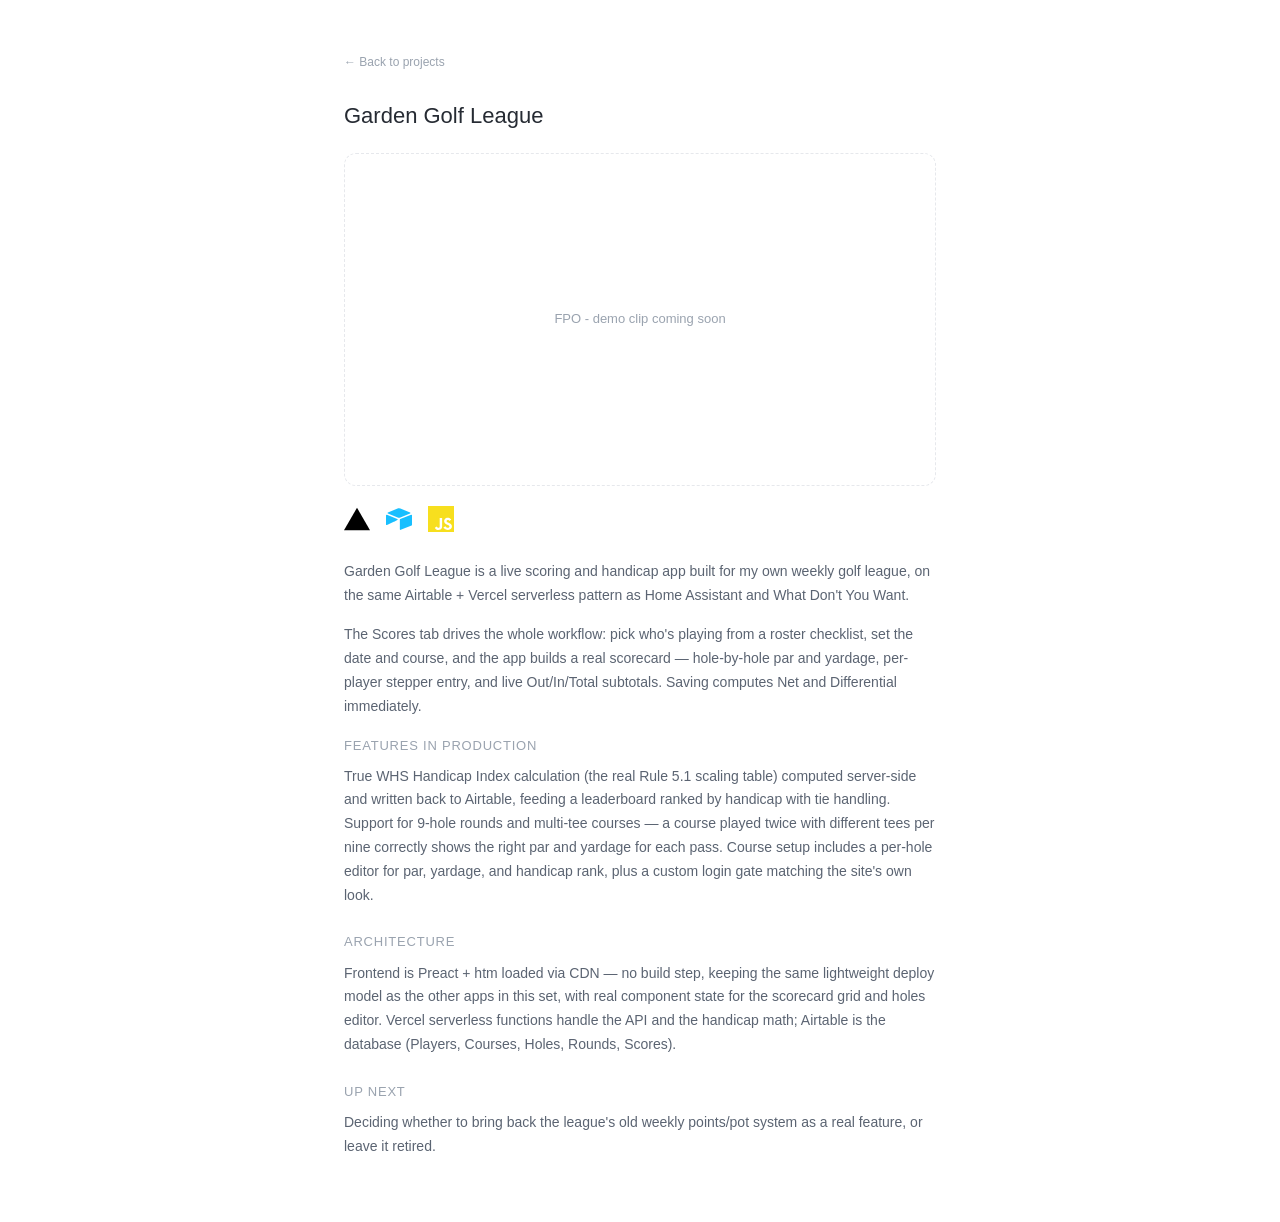
==== projects/golf-league.html @ 59ddc0d3 "Add Garden Golf League project card, move Job search agent to 4th" ====
<!DOCTYPE html>
<html lang="en">
<head>
<meta charset="UTF-8">
<meta name="viewport" content="width=device-width, initial-scale=1.0">
<title>Garden Golf League — Tim Fagan</title>
<link rel="icon" type="image/svg+xml" href="../assets/favicon.svg">
<link rel="stylesheet" href="../styles.css">
<style>main{max-width:640px;}</style>
</head>
<body>
<main style="margin:0 auto;padding:48px 24px;">
  <a href="../index.html#projects" style="font-size:12px;color:var(--text-muted);text-decoration:none;">← Back to projects</a>
  <h1 style="margin-top:24px;">Garden Golf League</h1>

  <!-- TODO: drop a looping demo clip at ../assets/videos/golf-league-demo.mp4 (and .webm if you have it),
       then swap this div for:
       <video class="project-video" autoplay muted loop playsinline poster="../assets/mockups/golf-league-mockup.svg">
         <source src="../assets/videos/golf-league-demo.webm" type="video/webm">
         <source src="../assets/videos/golf-league-demo.mp4" type="video/mp4">
       </video> -->
  <div class="project-video-placeholder">FPO - demo clip coming soon</div>

  <div class="project-stack">
    <img src="../assets/icons/vercel.svg" alt="" title="Vercel">
    <img src="../assets/icons/airtable.svg" alt="" title="Airtable">
    <img src="../assets/icons/javascript.svg" alt="" title="JavaScript">
  </div>

  <div class="project-body">
    <p>Garden Golf League is a live scoring and handicap app built for my own weekly golf league, on the same Airtable + Vercel serverless pattern as Home Assistant and What Don't You Want.</p>
    <p>The Scores tab drives the whole workflow: pick who's playing from a roster checklist, set the date and course, and the app builds a real scorecard — hole-by-hole par and yardage, per-player stepper entry, and live Out/In/Total subtotals. Saving computes Net and Differential immediately.</p>

    <h3>Features in production</h3>
    <p>True WHS Handicap Index calculation (the real Rule 5.1 scaling table) computed server-side and written back to Airtable, feeding a leaderboard ranked by handicap with tie handling. Support for 9-hole rounds and multi-tee courses — a course played twice with different tees per nine correctly shows the right par and yardage for each pass. Course setup includes a per-hole editor for par, yardage, and handicap rank, plus a custom login gate matching the site's own look.</p>

    <h3>Architecture</h3>
    <p>Frontend is Preact + htm loaded via CDN — no build step, keeping the same lightweight deploy model as the other apps in this set, with real component state for the scorecard grid and holes editor. Vercel serverless functions handle the API and the handicap math; Airtable is the database (Players, Courses, Holes, Rounds, Scores).</p>

    <h3>Up next</h3>
    <p>Deciding whether to bring back the league's old weekly points/pot system as a real feature, or leave it retired.</p>
  </div>
</main>
</body>
</html>
---- styles.css ----
:root {
  --bg: #ffffff;
  --surface: #f7f8fa;
  --border: #e6e8ec;
  --text-primary: #262b33;
  --text-secondary: #5b6472;
  --text-muted: #9aa3af;
  --radius: 12px;
  --max-width: 720px;
  --rail-width: 230px;
  --content-max-width: 1200px;
  --font-mono: "SFMono-Regular", Consolas, "Liberation Mono", Menlo, monospace;
}

* { box-sizing: border-box; }

body {
  margin: 0;
  font-family: -apple-system, BlinkMacSystemFont, "Segoe UI", Helvetica, Arial, sans-serif;
  color: var(--text-primary);
  background: var(--bg);
  line-height: 1.6;
}

a { color: inherit; }

.eyebrow {
  font-size: 16px;
  letter-spacing: 0.08em;
  text-transform: uppercase;
  color: var(--text-muted);
  margin: 0 0 8px;
}

/* ---------- left rail nav ---------- */
#rail {
  position: fixed;
  top: 0;
  left: 0;
  width: var(--rail-width);
  height: 100vh;
  padding: 40px 0 0 32px;
  border-right: 0.5px solid var(--border);
}

#rail .navitem {
  display: block;
  font-size: 19px;
  letter-spacing: 0.04em;
  text-transform: uppercase;
  color: var(--text-muted);
  text-decoration: none;
  padding: 8px 0 8px 12px;
  border-left: 2px solid transparent;
  transition: color 0.15s, border-color 0.15s;
}

#rail .navitem:hover { color: var(--text-secondary); }
#rail .navitem.active { color: var(--text-primary); border-left-color: var(--text-primary); }

/* ---------- page layout ---------- */
main {
  margin-left: var(--rail-width);
  max-width: var(--content-max-width);
  padding: 48px 48px 96px;
}

section {
  max-width: var(--max-width);
  margin: 0 auto;
  padding: 64px 0;
  border-top: 0.5px solid var(--border);
}

section:first-of-type { border-top: none; padding-top: 24px; }

/* Projects section hosts the wide floating-card strip, so it isn't capped to the narrow reading column.
   Its heading is wrapped separately so it still aligns with every other section's text column. */
#projects { max-width: none; }
.section-heading { max-width: var(--max-width); margin: 0 auto; }

h1 { font-size: 22px; font-weight: 500; margin: 0 0 4px; }
h2 { font-size: 18px; font-weight: 500; margin: 0 0 12px; }
.role { font-size: 14px; color: var(--text-secondary); margin: 0 0 20px; }

/* ---------- meta bar (clock + weather) ---------- */
#meta-bar {
  display: flex;
  justify-content: space-between;
  max-width: var(--max-width);
  margin: 0 auto 32px;
  font-family: var(--font-mono);
  font-size: 14px;
  letter-spacing: 0.02em;
  color: var(--text-muted);
}

/* ---------- intro ---------- */
#photo {
  width: 184px;
  height: 184px;
  border-radius: 50%;
  background: var(--surface);
  border: 0.5px solid var(--border);
  margin-bottom: 20px;
  overflow: hidden;
}

#photo img {
  width: 100%;
  height: 100%;
  object-fit: cover;
}

/* ---------- dotted transition strip ---------- */
.dotted-strip {
  height: 520px;
  max-width: 1100px;
  /* Left edge lines up with the heading's text column instead of centering independently;
     it's still free to extend wider to the right. */
  margin: 8px 0 32px max(0px, calc((100% - var(--max-width)) / 2));
  background-image: radial-gradient(var(--border) 1px, transparent 1px);
  background-size: 14px 14px;
  border-radius: var(--radius);
  position: relative;
  overflow: hidden;
}

.floating-card {
  position: absolute;
  width: min(463px, 44%);
  aspect-ratio: 380 / 250;
  background: var(--bg);
  border: 0.5px solid var(--border);
  border-radius: 10px;
  overflow: hidden;
  box-shadow: 0 10px 24px rgba(18, 20, 26, 0.08);
  cursor: pointer;
  transform: rotate(var(--rot, 0deg));
  transition: transform 0.15s ease, box-shadow 0.15s ease;
  will-change: transform;
  backface-visibility: hidden;
}

.floating-card:hover,
.floating-card:focus-visible {
  transform: translateY(-4px) scale(1.02) rotate(var(--rot, 0deg));
  box-shadow: 0 14px 30px rgba(18, 20, 26, 0.14);
  outline: none;
}

.floating-card img {
  width: 100%;
  height: 100%;
  object-fit: cover;
  display: block;
}

.floating-card.coming-soon {
  cursor: default;
  background: #1b1e24;
  display: flex;
  align-items: center;
  justify-content: center;
}

.floating-card.coming-soon:hover,
.floating-card.coming-soon:focus-visible {
  transform: rotate(var(--rot, 0deg));
  box-shadow: 0 10px 24px rgba(18, 20, 26, 0.08);
}

.floating-card.coming-soon span {
  color: #ffffff;
  font-size: 15px;
  letter-spacing: 0.04em;
  opacity: 0.75;
}

/* ---------- lightbox ---------- */
.lightbox {
  position: fixed;
  inset: 0;
  z-index: 100;
  display: flex;
  align-items: center;
  justify-content: center;
  padding: 24px;
}

.lightbox[hidden] { display: none; }

.lightbox-backdrop {
  position: absolute;
  inset: 0;
  background: rgba(18, 20, 26, 0.55);
}

.lightbox-content {
  position: relative;
  background: var(--bg);
  border-radius: var(--radius);
  max-width: 640px;
  width: 100%;
  max-height: 90vh;
  overflow-y: auto;
  box-shadow: 0 20px 60px rgba(18, 20, 26, 0.25);
}

.lightbox-image {
  display: block;
  width: 100%;
  max-height: 420px;
  object-fit: contain;
  border-radius: var(--radius) var(--radius) 0 0;
  background: var(--surface);
}

.lightbox-body { padding: 24px; }
.lightbox-title { font-size: 16px; font-weight: 500; margin: 0 0 10px; }
.lightbox-desc { font-size: 13px; color: var(--text-secondary); margin: 0 0 14px; }

.lightbox-close {
  position: absolute;
  top: 12px;
  right: 12px;
  width: 32px;
  height: 32px;
  border-radius: 50%;
  border: none;
  background: var(--bg);
  color: var(--text-primary);
  font-size: 18px;
  line-height: 1;
  cursor: pointer;
  box-shadow: 0 2px 8px rgba(18, 20, 26, 0.15);
}

.learn-more {
  display: inline-block;
  margin-top: 10px;
  font-size: 12px;
  text-decoration: none;
  color: var(--text-primary);
  border-bottom: 1px solid var(--text-muted);
}

/* ---------- experience ---------- */
.exp-row { display: flex; gap: 20px; margin-bottom: 24px; }
.exp-row .years { flex: none; width: 90px; font-size: 12px; color: var(--text-muted); padding-top: 2px; }
.exp-row .role-title { font-size: 14px; font-weight: 500; margin: 0 0 4px; }
.exp-row .role-desc { font-size: 13px; color: var(--text-secondary); margin: 0; }

.resume-link {
  display: inline-block;
  margin: 8px 0 28px;
  font-size: 13px;
  text-decoration: none;
  border-bottom: 1px solid var(--text-muted);
}

.exp-more { margin: -4px 0 20px; }
.exp-more-body { padding-top: 20px; }
.exp-more-body .exp-row:last-child { margin-bottom: 0; }

.exp-toggle {
  cursor: pointer;
  display: inline-flex;
  align-items: center;
  gap: 6px;
  font-size: 13px;
  color: var(--text-primary);
  border-bottom: 1px solid var(--text-muted);
  list-style: none;
}

.exp-toggle::-webkit-details-marker { display: none; }

.exp-toggle::after {
  content: "\25BE";
  font-size: 10px;
  color: var(--text-muted);
  transition: transform 0.15s ease;
}

.exp-more[open] > .exp-toggle::after { transform: rotate(180deg); }

.exp-toggle .see-less { display: none; }
.exp-more[open] > .exp-toggle .see-more { display: none; }
.exp-more[open] > .exp-toggle .see-less { display: inline; }

/* ---------- stack ---------- */
#stack-row { display: flex; flex-wrap: wrap; gap: 20px; align-items: center; }
#stack-row img { width: 28px; height: 28px; }

/* ---------- testimonials ---------- */
.testimonial-carousel {
  display: flex;
  align-items: center;
  gap: 12px;
}

.carousel-arrow {
  flex: none;
  width: 32px;
  height: 32px;
  border-radius: 50%;
  border: 0.5px solid var(--border);
  background: var(--bg);
  color: var(--text-secondary);
  font-size: 16px;
  line-height: 1;
  cursor: pointer;
  transition: color 0.15s, border-color 0.15s;
}

.carousel-arrow:hover { color: var(--text-primary); border-color: var(--text-muted); }

#testimonial-row {
  display: flex;
  gap: 16px;
  overflow-x: auto;
  scroll-snap-type: x mandatory;
  padding-bottom: 4px;
  scrollbar-width: none;
}

#testimonial-row::-webkit-scrollbar { display: none; }

.testimonial-card {
  flex: none;
  width: 280px;
  scroll-snap-align: start;
  border: 0.5px solid var(--border);
  border-radius: var(--radius);
  padding: 18px;
  font-size: 13px;
  color: var(--text-secondary);
}

.testimonial-card .quote { margin: 0 0 14px; }
.testimonial-card .name { font-weight: 500; color: var(--text-primary); margin: 0; }
.testimonial-card .title { font-size: 12px; margin: 2px 0 0; }

.attribution { display: flex; align-items: center; gap: 10px; }

.avatar {
  position: relative;
  flex: none;
  width: 36px;
  height: 36px;
  border-radius: 50%;
  background: var(--surface);
  border: 0.5px solid var(--border);
  overflow: visible;
}

.avatar > img:first-child {
  width: 100%;
  height: 100%;
  border-radius: 50%;
  object-fit: cover;
}

.avatar .badge {
  position: absolute;
  bottom: -2px;
  right: -2px;
  width: 17px;
  height: 17px;
  border-radius: 50%;
  border: 2px solid var(--bg);
  background: #fff;
  object-fit: contain;
  padding: 2px;
  box-sizing: border-box;
}

/* ---------- personal ---------- */
.personal-grid {
  display: grid;
  grid-template-columns: repeat(auto-fit, minmax(220px, 1fr));
  gap: 16px;
}

.personal-card {
  display: block;
  border: 0.5px solid var(--border);
  border-radius: var(--radius);
  overflow: hidden;
  text-decoration: none;
  color: inherit;
  cursor: pointer;
  transition: border-color 0.15s, transform 0.15s;
}

.personal-card:hover, .personal-card:focus-visible {
  border-color: var(--text-muted);
  transform: translateY(-2px);
  outline: none;
}

.personal-media {
  height: 140px;
  background: var(--surface);
}

.personal-media img {
  width: 100%;
  height: 100%;
  object-fit: cover;
  display: block;
}

.placeholder-media {
  display: flex;
  align-items: center;
  justify-content: center;
  font-size: 11px;
  color: var(--text-muted);
  text-align: center;
  padding: 12px;
  background-image: radial-gradient(var(--border) 1px, transparent 1px);
  background-size: 12px 12px;
}

.split-media { position: relative; }

.split-media img {
  position: absolute;
  inset: 0;
  width: 100%;
  height: 100%;
  object-fit: cover;
}

.split-media .split-a { clip-path: polygon(0 0, 100% 0, 0 100%); }
.split-media .split-b { clip-path: polygon(100% 0, 100% 100%, 0 100%); }

.personal-body { padding: 16px 20px; }
.personal-title { font-size: 14px; font-weight: 500; margin: 0 0 4px; }
.personal-status { font-size: 12px; color: var(--text-muted); margin: 0; }
.personal-desc { font-size: 13px; color: var(--text-secondary); margin: 8px 0 0; }
.personal-card .learn-more { margin-top: 10px; }

.band-entry { margin-bottom: 20px; }
.band-entry:last-child { margin-bottom: 0; }
.band-name { font-size: 14px; font-weight: 500; margin: 0 0 6px; }
.band-status { font-weight: 400; color: var(--text-muted); font-size: 12px; }

/* ---------- placeholder note (still used by project detail stub pages) ---------- */
.placeholder-note {
  font-size: 13px;
  color: var(--text-muted);
  border: 1px dashed var(--border);
  border-radius: var(--radius);
  padding: 16px;
}

/* ---------- project detail write-ups ---------- */
.project-video {
  aspect-ratio: 16 / 9;
  width: 100%;
  border-radius: var(--radius);
  margin: 20px 0 0;
  display: block;
  background: var(--surface, #f7f8fa);
}
.project-video-placeholder {
  aspect-ratio: 16 / 9;
  width: 100%;
  display: flex;
  align-items: center;
  justify-content: center;
  text-align: center;
  padding: 16px;
  margin: 20px 0 0;
  font-size: 13px;
  color: var(--text-muted);
  border: 1px dashed var(--border);
  border-radius: var(--radius);
}

.project-stack { display: flex; flex-wrap: wrap; gap: 16px; align-items: center; margin: 20px 0 28px; }
.project-stack img { width: 26px; height: 26px; }

.project-body { font-size: 14px; line-height: 1.7; color: var(--text-secondary); }
.project-body p { margin: 0 0 16px; }
.project-body h3 {
  font-size: 13px;
  letter-spacing: 0.06em;
  text-transform: uppercase;
  color: var(--text-muted);
  font-weight: 500;
  margin: 24px 0 8px;
}
.project-body h3:first-of-type { margin-top: 0; }

/* ---------- contact ---------- */
.contact-links { display: flex; flex-direction: column; gap: 10px; }
.contact-links a { font-size: 14px; text-decoration: none; }
.contact-links .label { color: var(--text-muted); font-size: 12px; display: block; }

/* ---------- responsive ---------- */
@media (max-width: 720px) {
  #rail {
    position: static;
    width: 100%;
    height: auto;
    display: flex;
    overflow-x: auto;
    padding: 16px 20px;
    border-right: none;
    border-bottom: 0.5px solid var(--border);
  }
  #rail .navitem { padding: 6px 12px; border-left: none; border-bottom: 2px solid transparent; white-space: nowrap; }
  #rail .navitem.active { border-left: none; border-bottom-color: var(--text-primary); }
  main { margin-left: 0; padding: 24px; }
}

@media (prefers-reduced-motion: reduce) {
  * { transition: none !important; animation: none !important; }
}
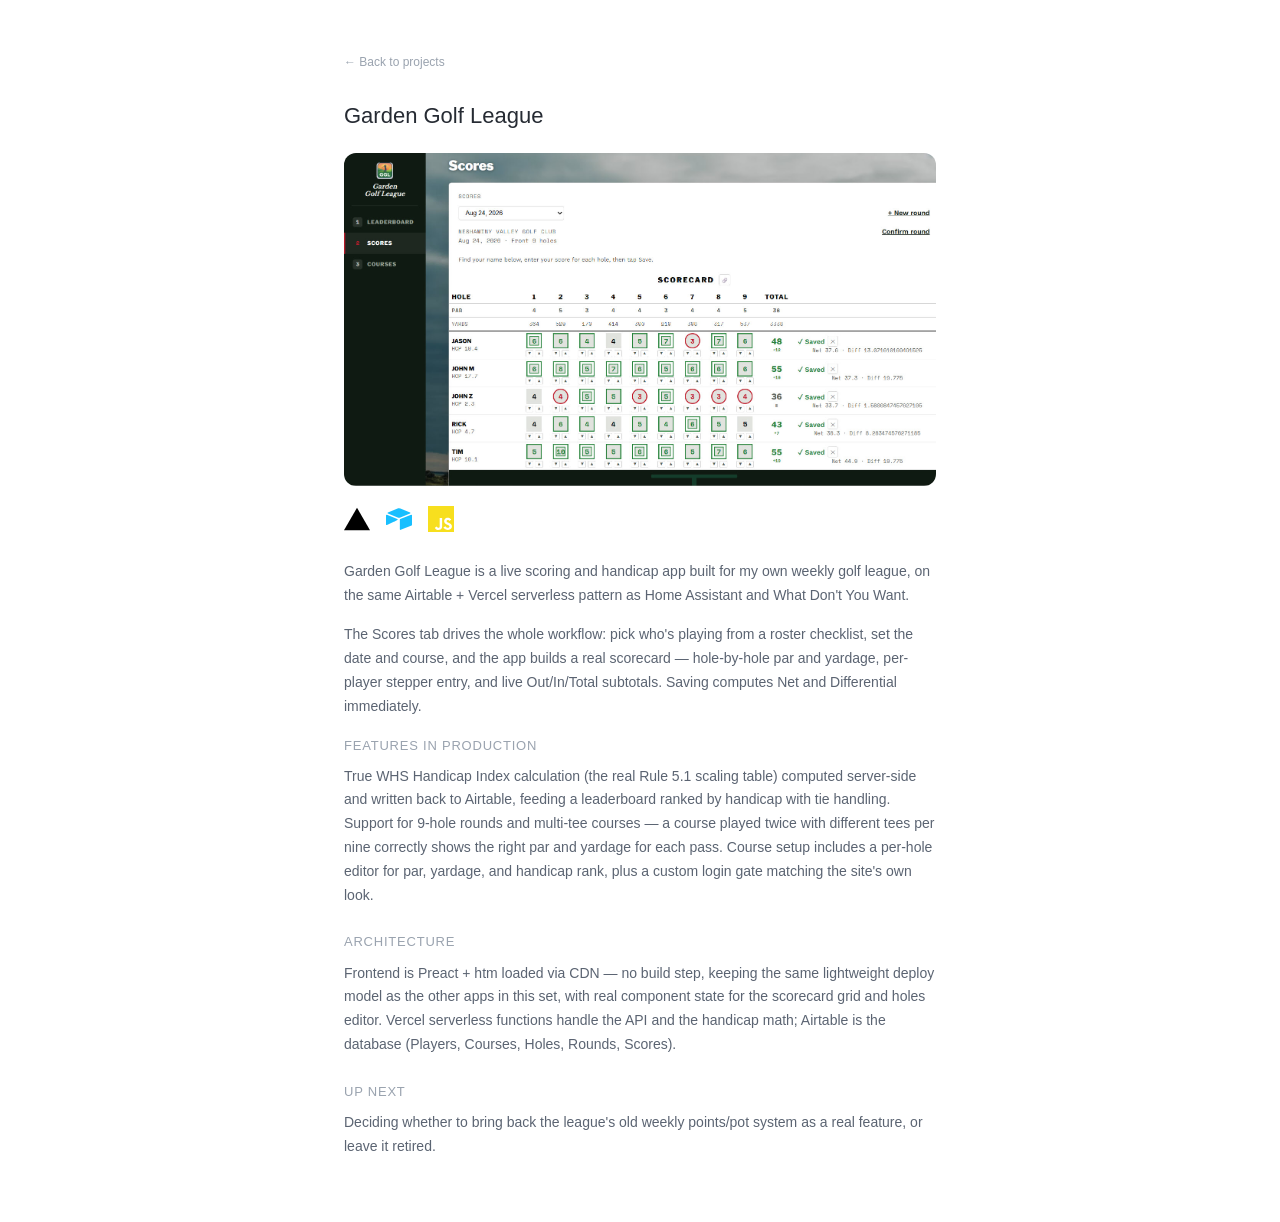
==== commit cfe39bff: "Reduce project card overlap and swap in real Golf League screenshot Two-row staggered layout keeps o" ====
--- a/projects/golf-league.html
+++ b/projects/golf-league.html
@@ -14,12 +14,12 @@
   <h1 style="margin-top:24px;">Garden Golf League</h1>
 
   <!-- TODO: drop a looping demo clip at ../assets/videos/golf-league-demo.mp4 (and .webm if you have it),
-       then swap this div for:
-       <video class="project-video" autoplay muted loop playsinline poster="../assets/mockups/golf-league-mockup.svg">
+       then swap this img for:
+       <video class="project-video" autoplay muted loop playsinline poster="../assets/mockups/golf-league-mockup.jpg">
          <source src="../assets/videos/golf-league-demo.webm" type="video/webm">
          <source src="../assets/videos/golf-league-demo.mp4" type="video/mp4">
        </video> -->
-  <div class="project-video-placeholder">FPO - demo clip coming soon</div>
+  <img class="project-video" src="../assets/mockups/golf-league-mockup.jpg" alt="Garden Golf League scorecard screen" style="object-fit:cover; object-position:left top;">
 
   <div class="project-stack">
     <img src="../assets/icons/vercel.svg" alt="" title="Vercel">
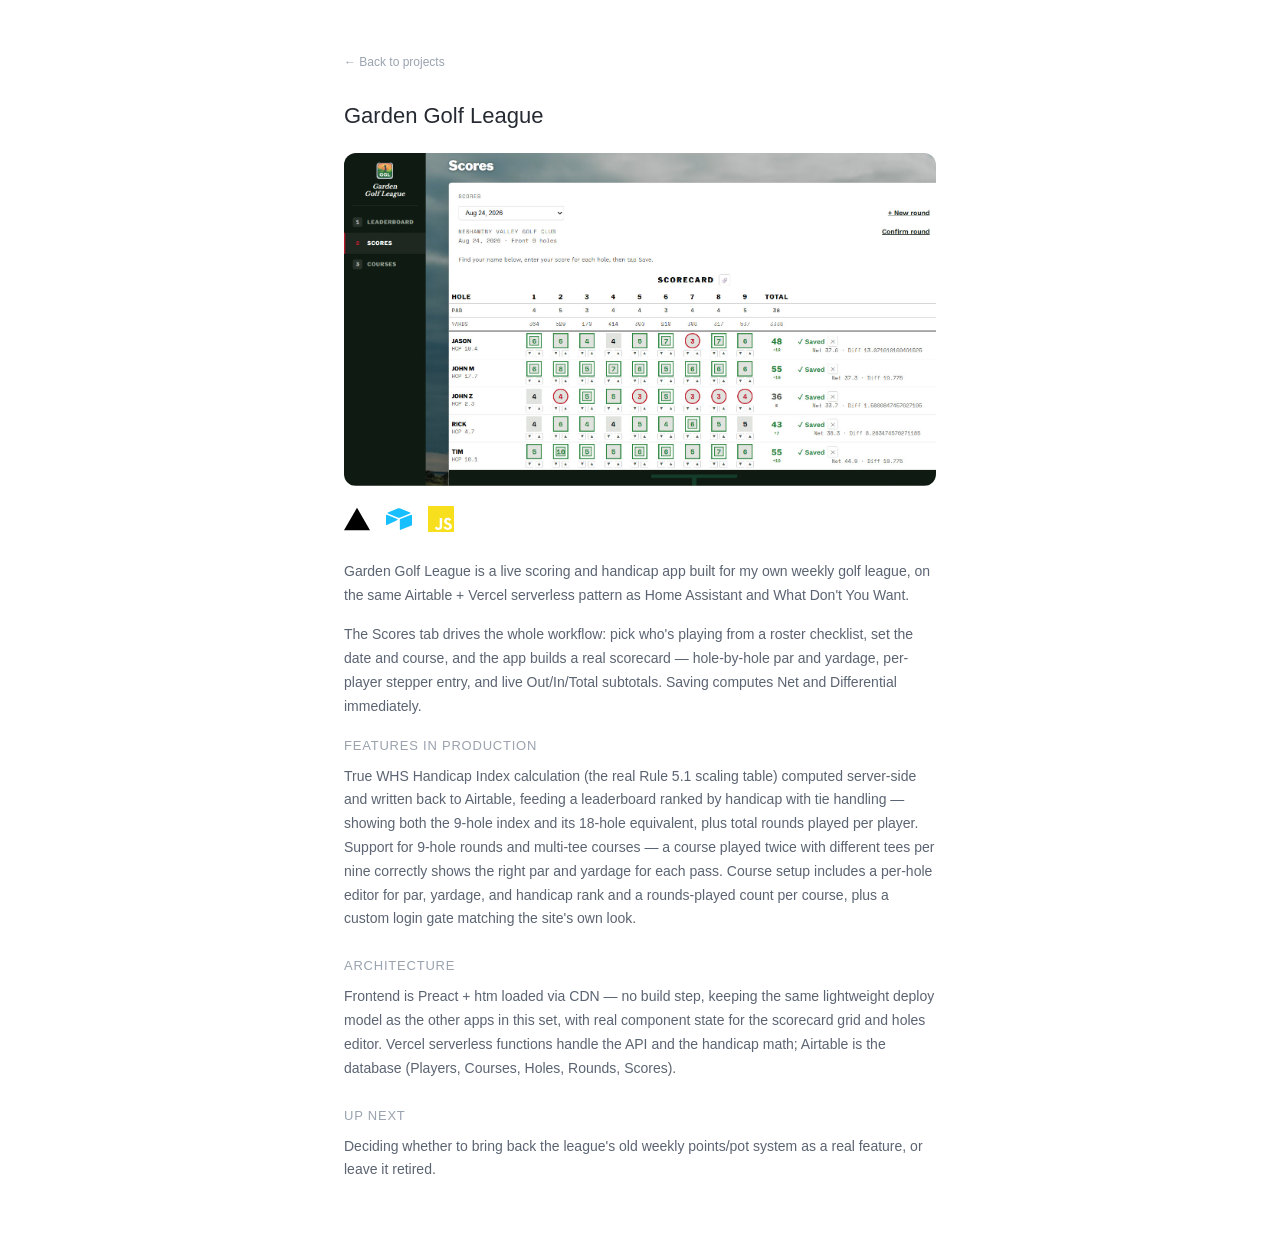
==== commit 67c2a029: "Update Garden Golf League copy with leaderboard/rounds-played features Lightbox and full project pag" ====
--- a/projects/golf-league.html
+++ b/projects/golf-league.html
@@ -32,7 +32,7 @@
     <p>The Scores tab drives the whole workflow: pick who's playing from a roster checklist, set the date and course, and the app builds a real scorecard — hole-by-hole par and yardage, per-player stepper entry, and live Out/In/Total subtotals. Saving computes Net and Differential immediately.</p>
 
     <h3>Features in production</h3>
-    <p>True WHS Handicap Index calculation (the real Rule 5.1 scaling table) computed server-side and written back to Airtable, feeding a leaderboard ranked by handicap with tie handling. Support for 9-hole rounds and multi-tee courses — a course played twice with different tees per nine correctly shows the right par and yardage for each pass. Course setup includes a per-hole editor for par, yardage, and handicap rank, plus a custom login gate matching the site's own look.</p>
+    <p>True WHS Handicap Index calculation (the real Rule 5.1 scaling table) computed server-side and written back to Airtable, feeding a leaderboard ranked by handicap with tie handling — showing both the 9-hole index and its 18-hole equivalent, plus total rounds played per player. Support for 9-hole rounds and multi-tee courses — a course played twice with different tees per nine correctly shows the right par and yardage for each pass. Course setup includes a per-hole editor for par, yardage, and handicap rank and a rounds-played count per course, plus a custom login gate matching the site's own look.</p>
 
     <h3>Architecture</h3>
     <p>Frontend is Preact + htm loaded via CDN — no build step, keeping the same lightweight deploy model as the other apps in this set, with real component state for the scorecard grid and holes editor. Vercel serverless functions handle the API and the handicap math; Airtable is the database (Players, Courses, Holes, Rounds, Scores).</p>
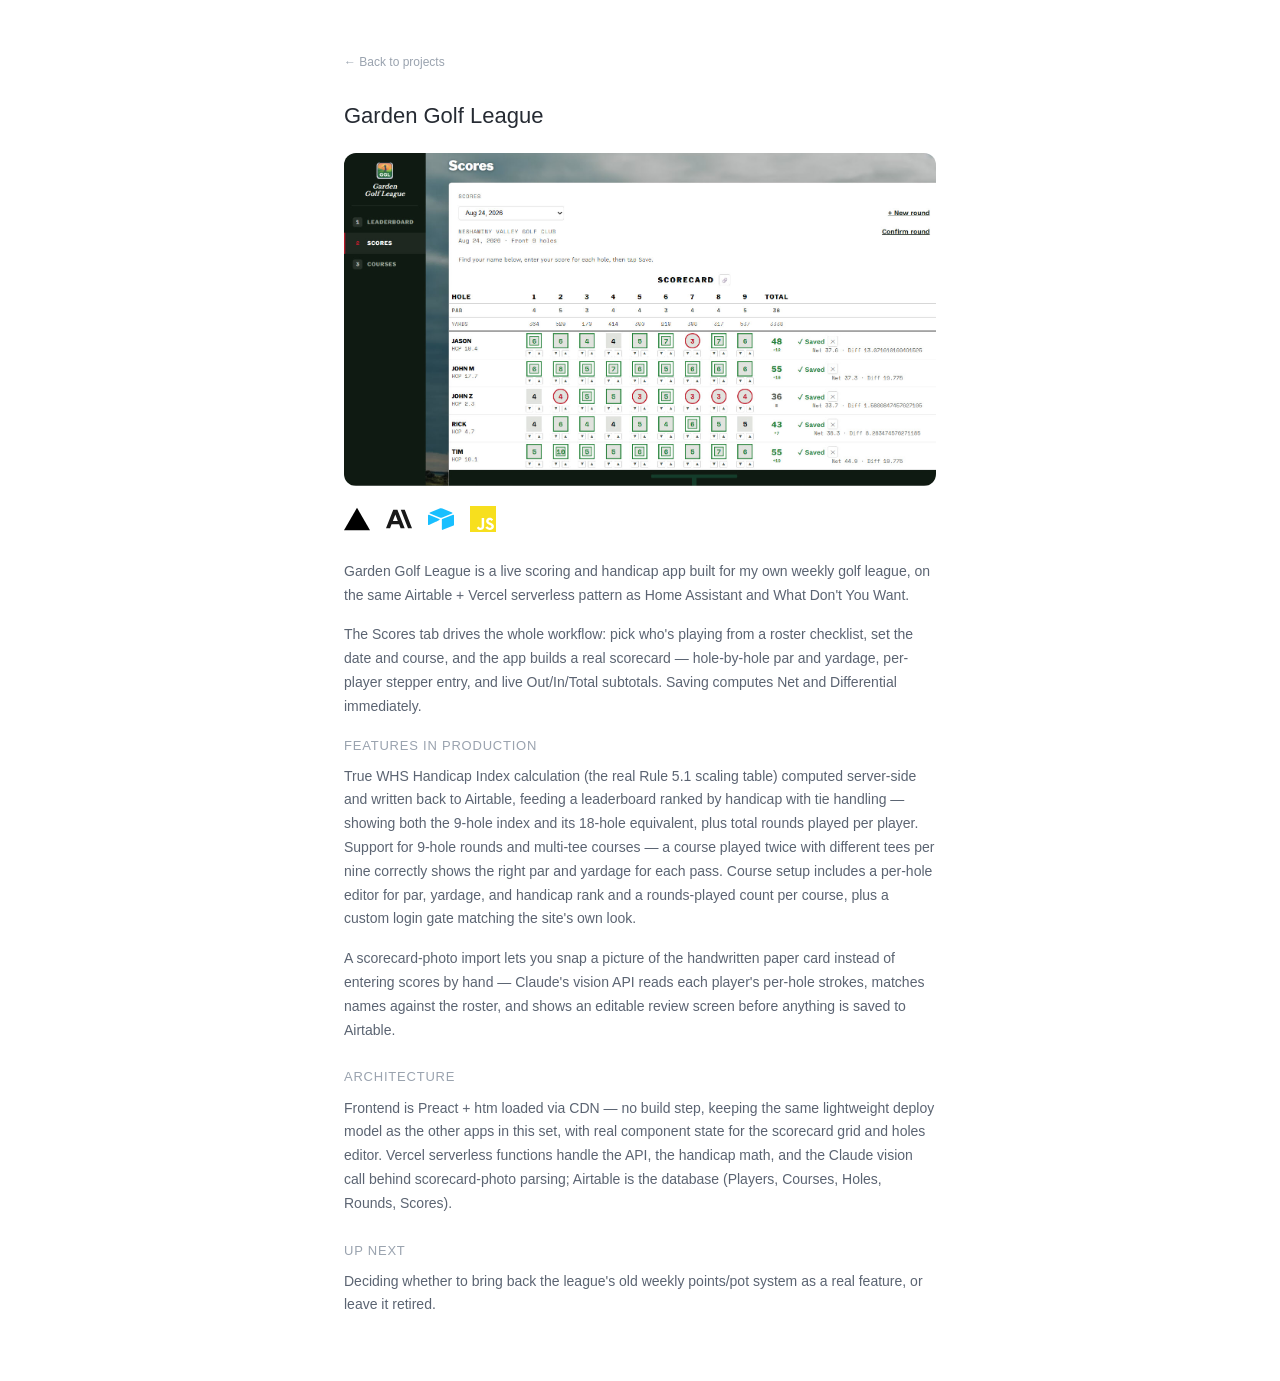
==== commit 267a7622: "Add scorecard-photo import to Garden Golf League copy Lightbox and full project page were missing th" ====
--- a/projects/golf-league.html
+++ b/projects/golf-league.html
@@ -23,6 +23,7 @@
 
   <div class="project-stack">
     <img src="../assets/icons/vercel.svg" alt="" title="Vercel">
+    <img src="../assets/icons/anthropic.svg" alt="" title="Anthropic Claude">
     <img src="../assets/icons/airtable.svg" alt="" title="Airtable">
     <img src="../assets/icons/javascript.svg" alt="" title="JavaScript">
   </div>
@@ -33,9 +34,10 @@
 
     <h3>Features in production</h3>
     <p>True WHS Handicap Index calculation (the real Rule 5.1 scaling table) computed server-side and written back to Airtable, feeding a leaderboard ranked by handicap with tie handling — showing both the 9-hole index and its 18-hole equivalent, plus total rounds played per player. Support for 9-hole rounds and multi-tee courses — a course played twice with different tees per nine correctly shows the right par and yardage for each pass. Course setup includes a per-hole editor for par, yardage, and handicap rank and a rounds-played count per course, plus a custom login gate matching the site's own look.</p>
+    <p>A scorecard-photo import lets you snap a picture of the handwritten paper card instead of entering scores by hand — Claude's vision API reads each player's per-hole strokes, matches names against the roster, and shows an editable review screen before anything is saved to Airtable.</p>
 
     <h3>Architecture</h3>
-    <p>Frontend is Preact + htm loaded via CDN — no build step, keeping the same lightweight deploy model as the other apps in this set, with real component state for the scorecard grid and holes editor. Vercel serverless functions handle the API and the handicap math; Airtable is the database (Players, Courses, Holes, Rounds, Scores).</p>
+    <p>Frontend is Preact + htm loaded via CDN — no build step, keeping the same lightweight deploy model as the other apps in this set, with real component state for the scorecard grid and holes editor. Vercel serverless functions handle the API, the handicap math, and the Claude vision call behind scorecard-photo parsing; Airtable is the database (Players, Courses, Holes, Rounds, Scores).</p>
 
     <h3>Up next</h3>
     <p>Deciding whether to bring back the league's old weekly points/pot system as a real feature, or leave it retired.</p>
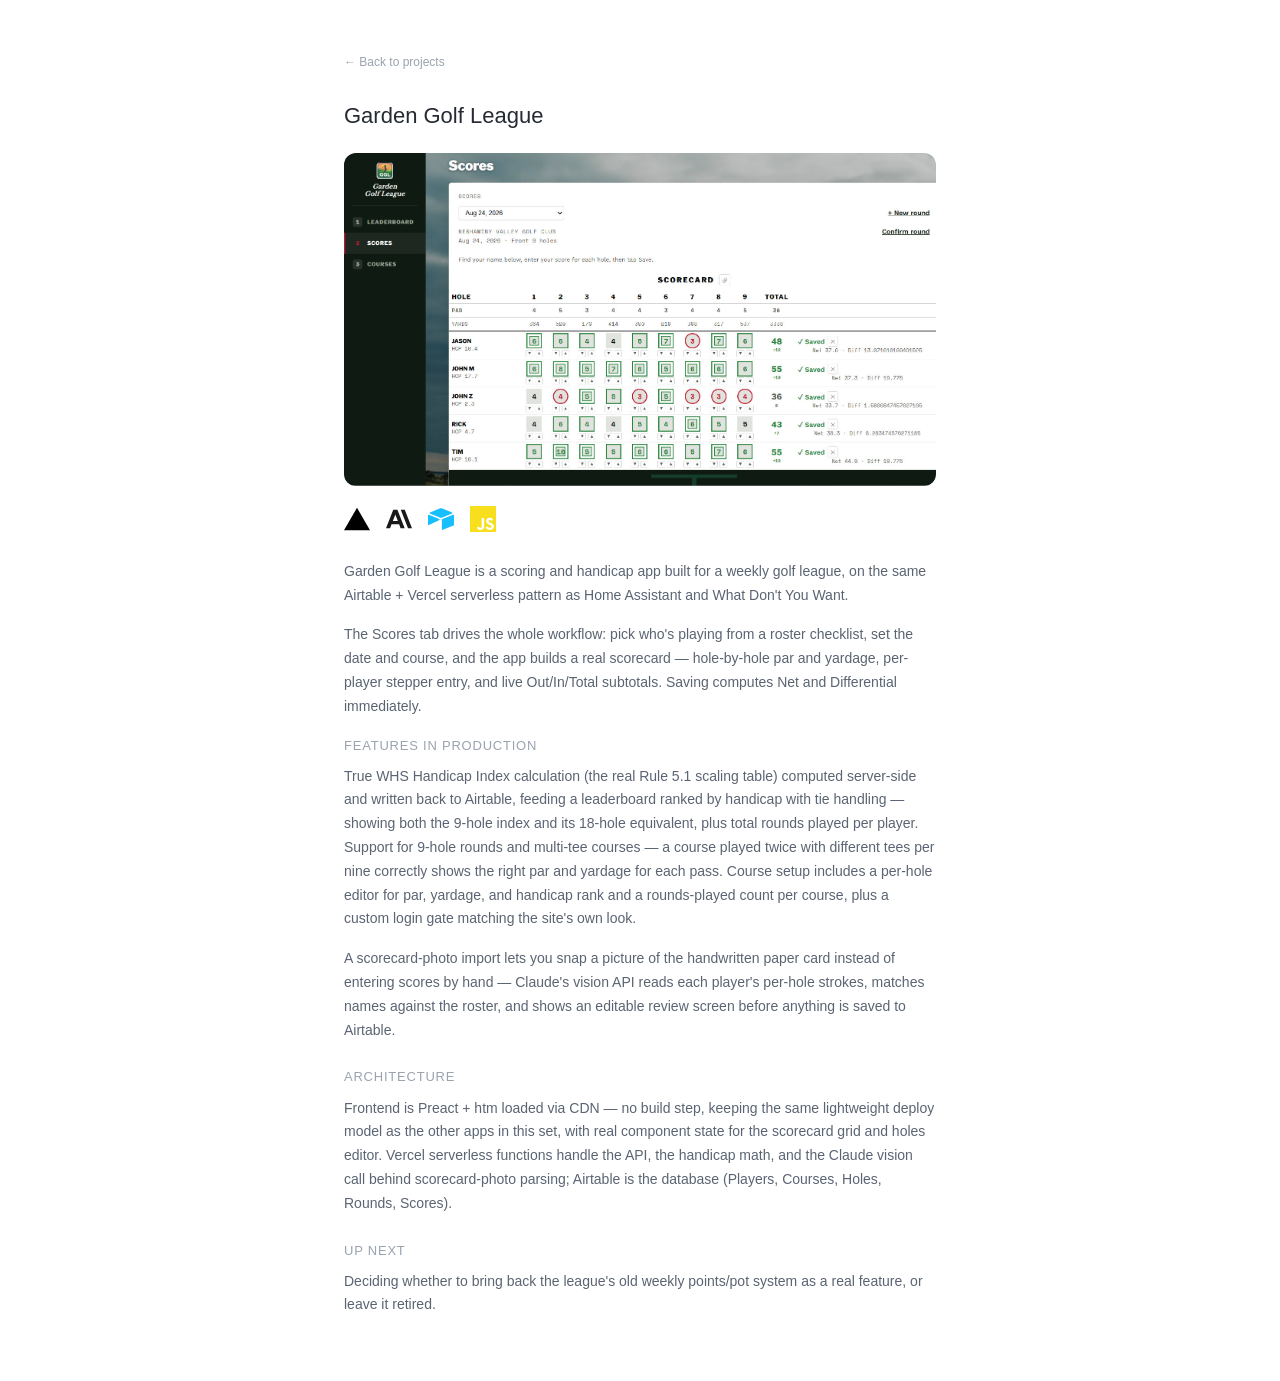
==== commit bd872bcf: "add link to what dont you want scene" ====
--- a/projects/golf-league.html
+++ b/projects/golf-league.html
@@ -29,7 +29,7 @@
   </div>
 
   <div class="project-body">
-    <p>Garden Golf League is a live scoring and handicap app built for my own weekly golf league, on the same Airtable + Vercel serverless pattern as Home Assistant and What Don't You Want.</p>
+    <p>Garden Golf League is a scoring and handicap app built for a weekly golf league, on the same Airtable + Vercel serverless pattern as Home Assistant and What Don't You Want.</p>
     <p>The Scores tab drives the whole workflow: pick who's playing from a roster checklist, set the date and course, and the app builds a real scorecard — hole-by-hole par and yardage, per-player stepper entry, and live Out/In/Total subtotals. Saving computes Net and Differential immediately.</p>
 
     <h3>Features in production</h3>
